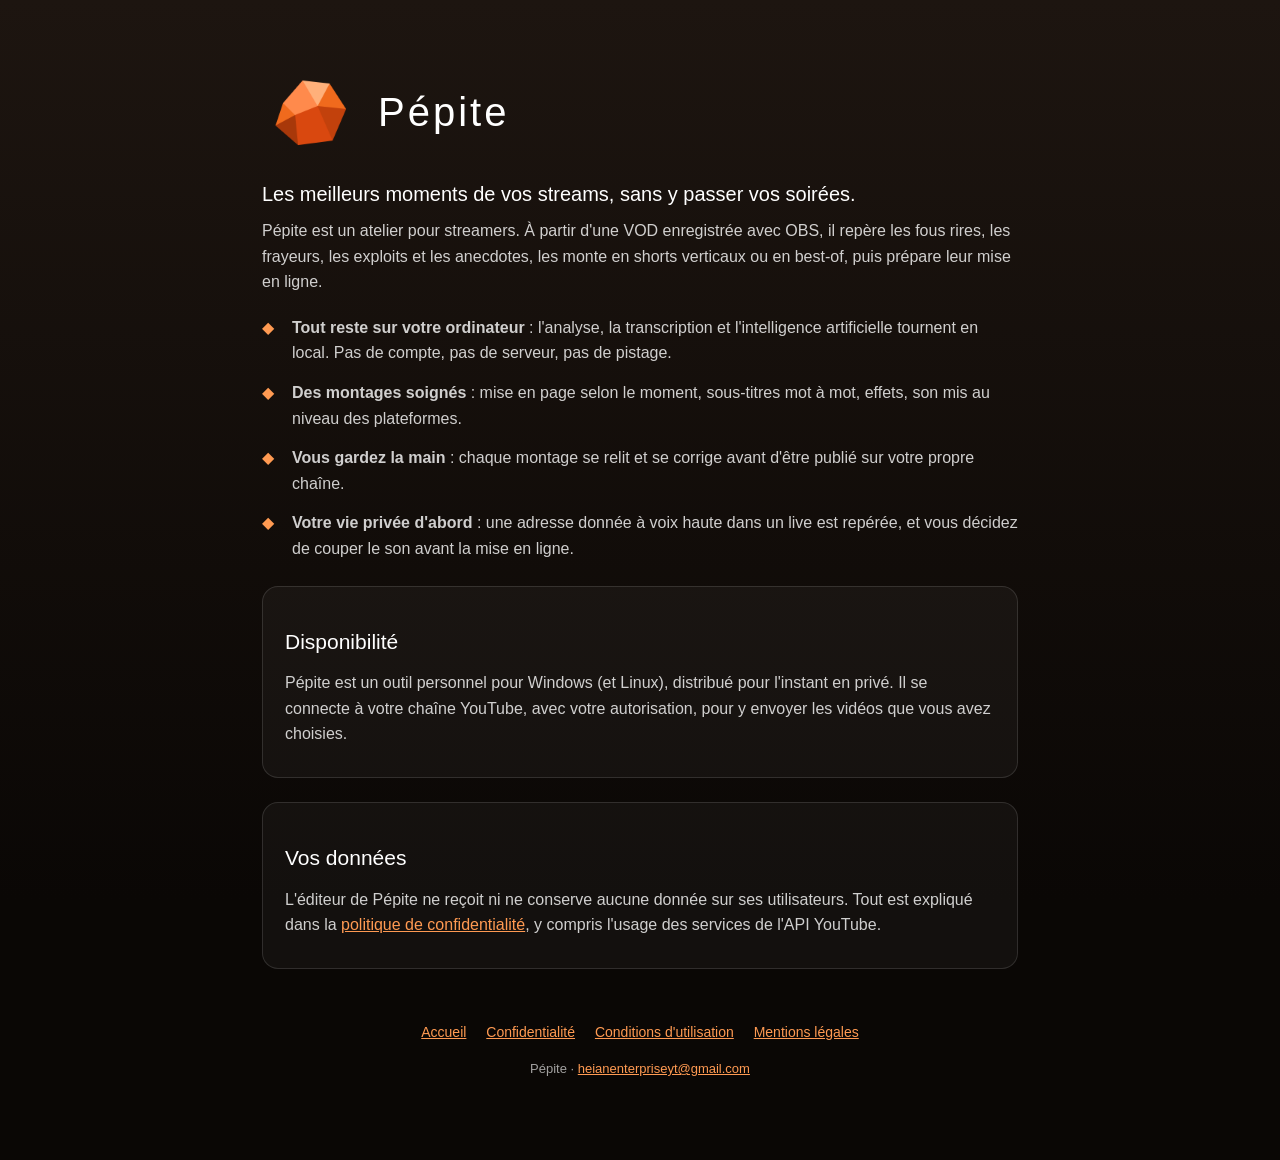
==== index.html @ 93fd1d41 "feat: pages publiques de Pépite (accueil, confidentialité, conditions, mentions)" ====
<!DOCTYPE html>
<html lang="fr">
<head>
  <meta charset="utf-8" />
  <meta name="viewport" content="width=device-width, initial-scale=1" />
  <meta name="tdm-reservation" content="1" />
  <title>Pépite — Des VOD de stream aux shorts</title>
  <meta name="description" content="Pépite, l'atelier qui repère les meilleurs moments d'une VOD de stream et en fait des shorts et des best-of, sur votre ordinateur." />
  <link rel="icon" type="image/png" href="icone.png" />
  <link rel="stylesheet" href="legal.css" />
</head>
<body>
  <main class="wrap">
    <header class="hero">
      <img src="icone.png" alt="Icône de Pépite : une pépite orange" width="96" height="96" />
      <h1>Pépite</h1>
    </header>

    <p class="pitch">Les meilleurs moments de vos streams, sans y passer vos soirées.</p>
    <p>
      Pépite est un atelier pour streamers. À partir d'une VOD enregistrée avec OBS, il repère les
      fous rires, les frayeurs, les exploits et les anecdotes, les monte en shorts verticaux ou en
      best-of, puis prépare leur mise en ligne.
    </p>

    <ul class="atouts">
      <li><strong>Tout reste sur votre ordinateur</strong> : l'analyse, la transcription et
        l'intelligence artificielle tournent en local. Pas de compte, pas de serveur, pas de
        pistage.</li>
      <li><strong>Des montages soignés</strong> : mise en page selon le moment, sous-titres mot à
        mot, effets, son mis au niveau des plateformes.</li>
      <li><strong>Vous gardez la main</strong> : chaque montage se relit et se corrige avant d'être
        publié sur votre propre chaîne.</li>
      <li><strong>Votre vie privée d'abord</strong> : une adresse donnée à voix haute dans un live
        est repérée, et vous décidez de couper le son avant la mise en ligne.</li>
    </ul>

    <section class="card" aria-labelledby="disponibilite">
      <h2 id="disponibilite">Disponibilité</h2>
      <p>
        Pépite est un outil personnel pour Windows (et Linux), distribué pour l'instant en privé.
        Il se connecte à votre chaîne YouTube, avec votre autorisation, pour y envoyer les vidéos
        que vous avez choisies.
      </p>
    </section>

    <section class="card" aria-labelledby="donnees">
      <h2 id="donnees">Vos données</h2>
      <p>
        L'éditeur de Pépite ne reçoit ni ne conserve aucune donnée sur ses utilisateurs. Tout est
        expliqué dans la <a href="confidentialite.html">politique de confidentialité</a>,
        y compris l'usage des services de l'API YouTube.
      </p>
    </section>

    <nav class="legal-nav" aria-label="Pages légales">
      <a href="./">Accueil</a>
      <a href="confidentialite.html">Confidentialité</a>
      <a href="cgu.html">Conditions d'utilisation</a>
      <a href="mentions-legales.html">Mentions légales</a>
    </nav>
    <footer>Pépite · <a href="mailto:heianenterpriseyt@gmail.com">heianenterpriseyt@gmail.com</a></footer>
  </main>
</body>
</html>
---- legal.css ----
/* Feuille commune des pages de Pépite (accueil, confidentialité, conditions, mentions).
   Fichier externe : aucune page ne porte de style ni de script en ligne. */
:root {
  --bg-top: #1d1510;
  --bg-bottom: #0a0705;
  --text: #ffffff;
  --muted: rgba(255, 255, 255, 0.8);
  --faint: rgba(255, 255, 255, 0.62);
  --accent: #ff9a52;
  --card: rgba(255, 255, 255, 0.04);
  --border: rgba(255, 255, 255, 0.12);
}
* { box-sizing: border-box; }
html { -webkit-text-size-adjust: 100%; }
body {
  margin: 0;
  font-family: -apple-system, BlinkMacSystemFont, "Segoe UI", Roboto, Helvetica, Arial, sans-serif;
  color: var(--text);
  background: var(--bg-bottom) linear-gradient(180deg, var(--bg-top), var(--bg-bottom)) fixed;
  line-height: 1.6;
}
.wrap { max-width: 800px; margin: 0 auto; padding: 56px 22px 80px; }
.logo { font-size: 30px; font-weight: 300; letter-spacing: 2px; margin: 0; }
.logo a { color: inherit; text-decoration: none; }
.updated { color: var(--faint); font-size: 14px; margin: 6px 0 0; }
h1.title { font-size: 26px; font-weight: 500; margin: 28px 0 8px; }
h2 { font-size: 21px; font-weight: 500; margin: 32px 0 12px; }
p, li { color: var(--muted); }
p { margin: 0 0 12px; }
ul { margin: 0 0 12px; padding-left: 20px; }
li { margin: 6px 0; }
a { color: var(--accent); }
a:hover { text-decoration: none; }
a:focus-visible { outline: 2px solid var(--accent); outline-offset: 2px; }
code { font-size: 0.92em; color: var(--text); }
.card {
  background: var(--card);
  border: 1px solid var(--border);
  border-radius: 16px;
  padding: 6px 22px 18px;
  margin-top: 24px;
}
nav.legal-nav { margin-top: 48px; text-align: center; font-size: 14px; }
nav.legal-nav a { display: inline-block; margin: 4px 8px; }
footer { margin-top: 12px; color: var(--faint); font-size: 13px; text-align: center; }

/* Page d'accueil */
.hero { display: flex; align-items: center; gap: 20px; margin: 8px 0 12px; }
.hero img { width: 96px; height: 96px; flex: none; }
.hero h1 { font-size: 40px; font-weight: 300; letter-spacing: 3px; margin: 0; }
.pitch { font-size: 20px; color: var(--text); margin: 18px 0 8px; }
.atouts { list-style: none; padding: 0; margin: 20px 0 0; }
.atouts li { margin: 14px 0; padding-left: 30px; position: relative; }
.atouts li::before { content: "◆"; position: absolute; left: 0; top: 0; color: var(--accent); }

@media (max-width: 520px) {
  .wrap { padding: 40px 16px 64px; }
  h2 { font-size: 19px; }
  .hero img { width: 72px; height: 72px; }
  .hero h1 { font-size: 32px; }
  .pitch { font-size: 18px; }
}
@media (prefers-reduced-motion: reduce) {
  * { scroll-behavior: auto !important; }
}
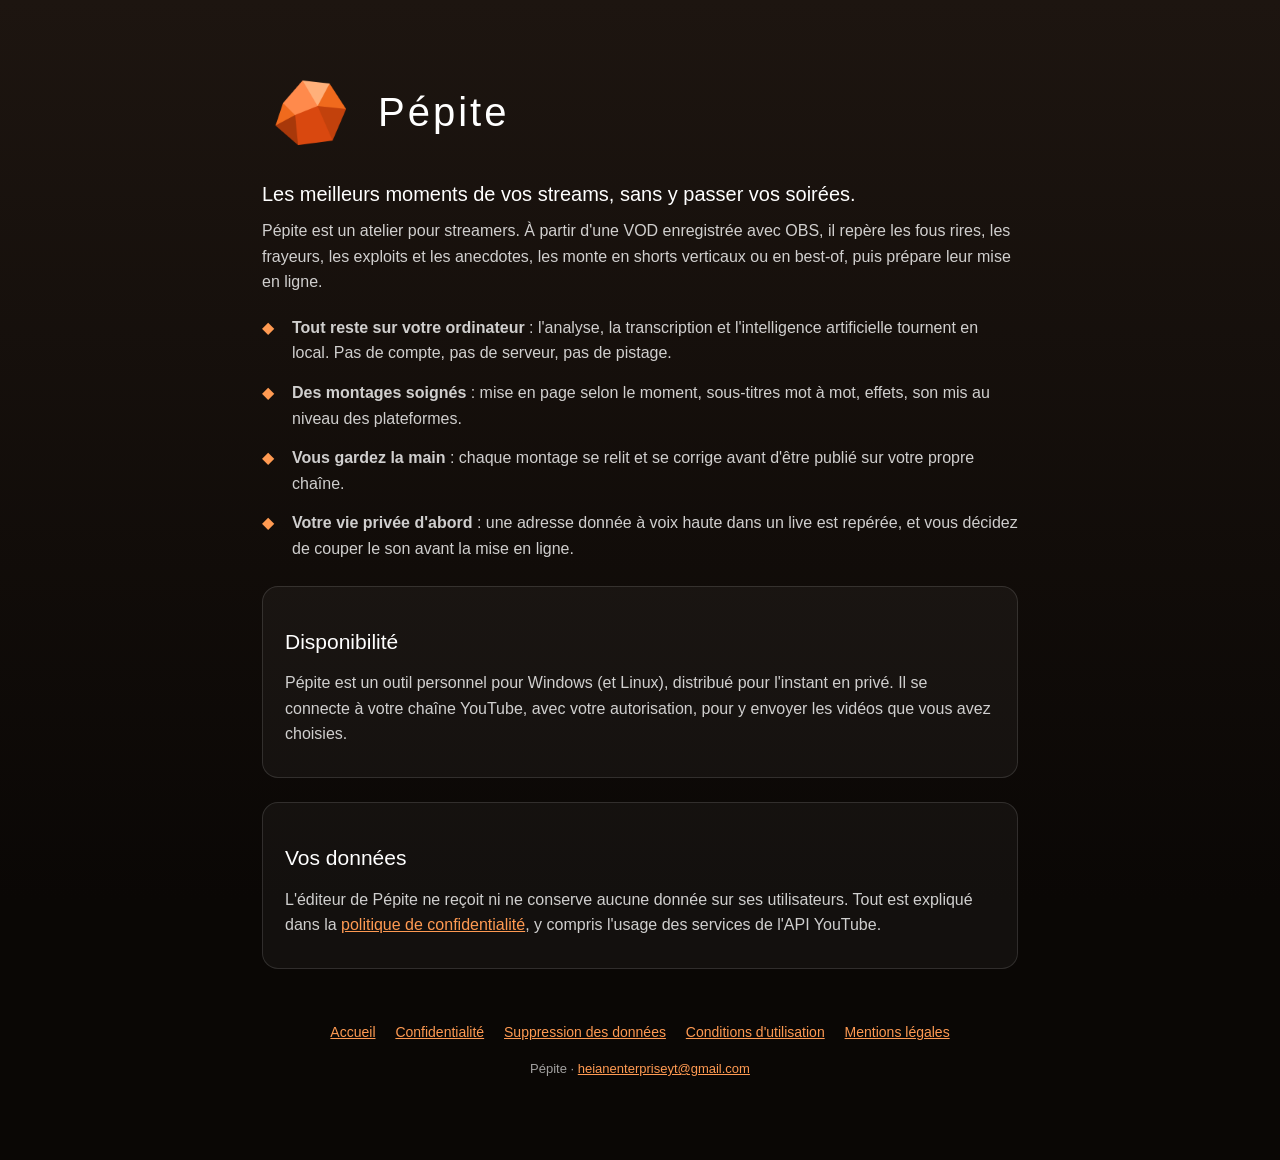
==== commit 2326e4a7: "feat: page de suppression des données (exigée par Meta), section Instagram de la politique de confid" ====
--- a/index.html
+++ b/index.html
@@ -56,6 +56,7 @@
     <nav class="legal-nav" aria-label="Pages légales">
       <a href="./">Accueil</a>
       <a href="confidentialite.html">Confidentialité</a>
+      <a href="suppression-donnees.html">Suppression des données</a>
       <a href="cgu.html">Conditions d'utilisation</a>
       <a href="mentions-legales.html">Mentions légales</a>
     </nav>
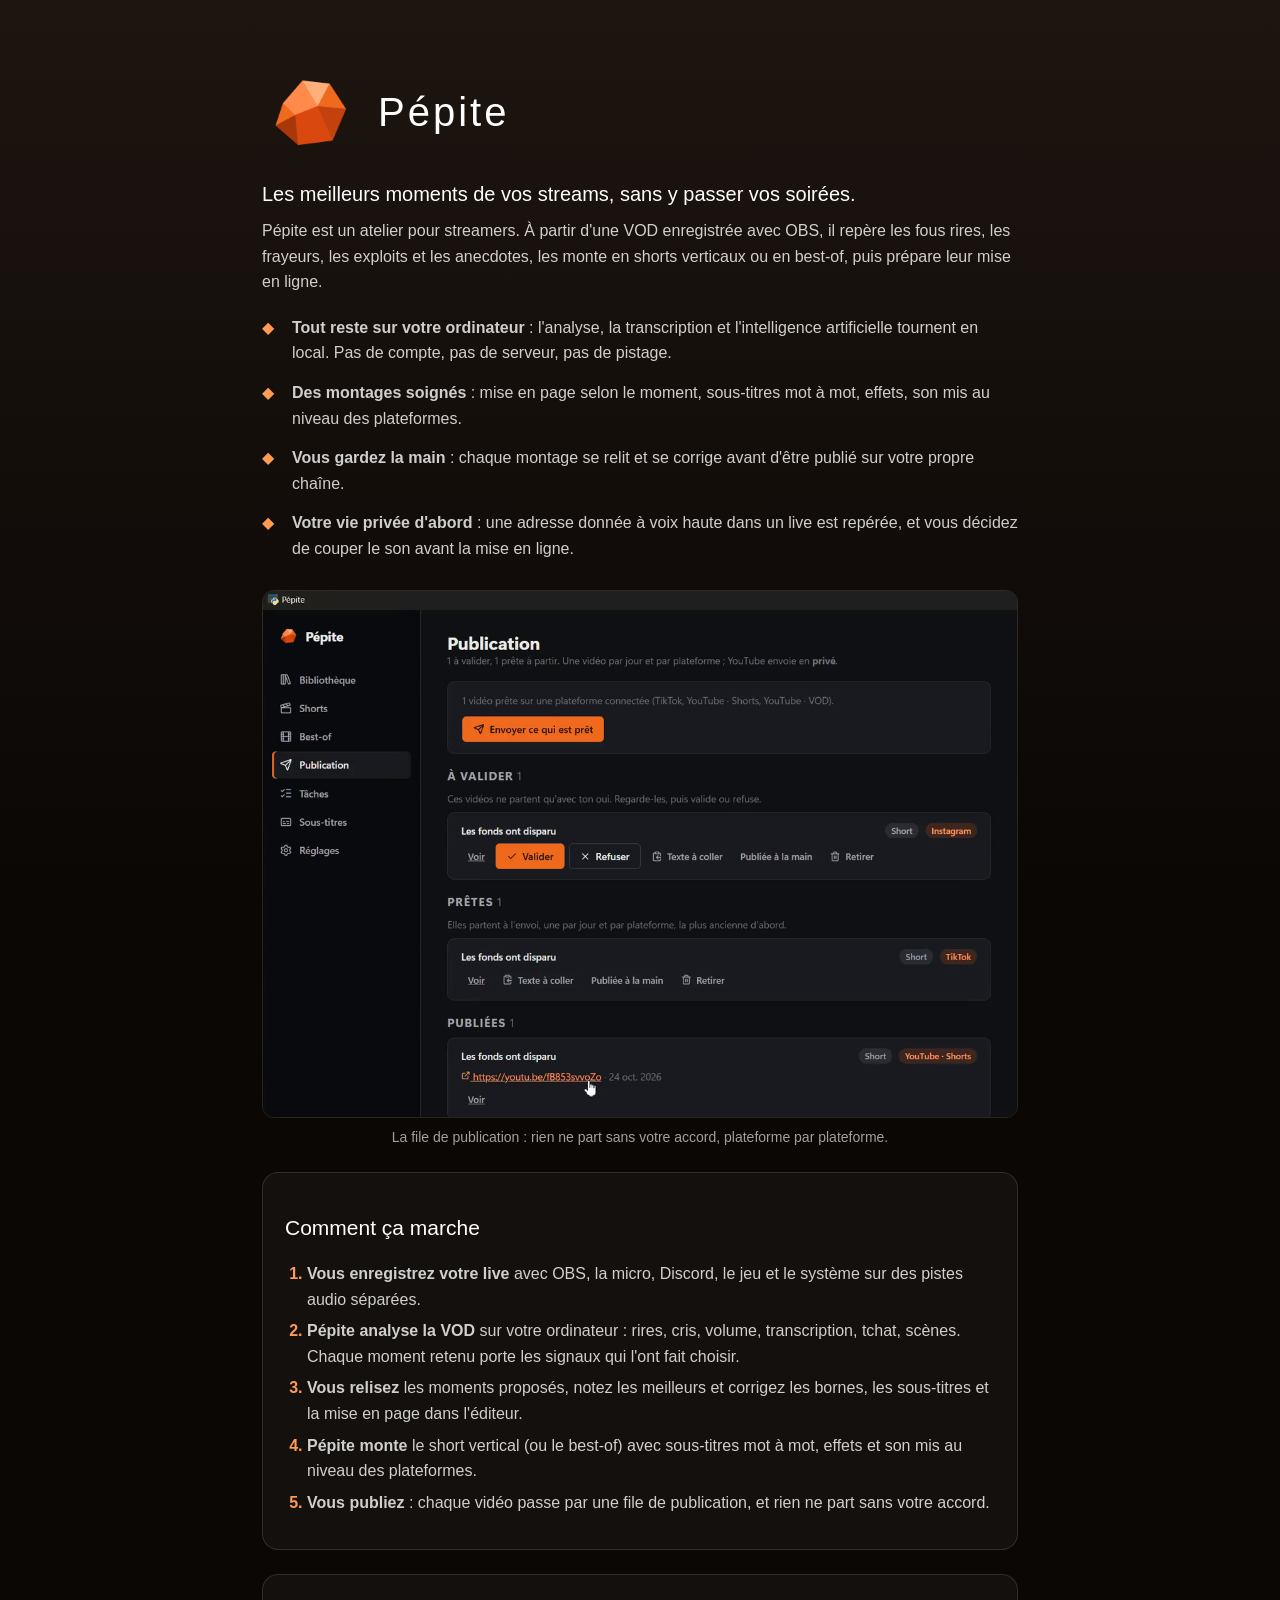
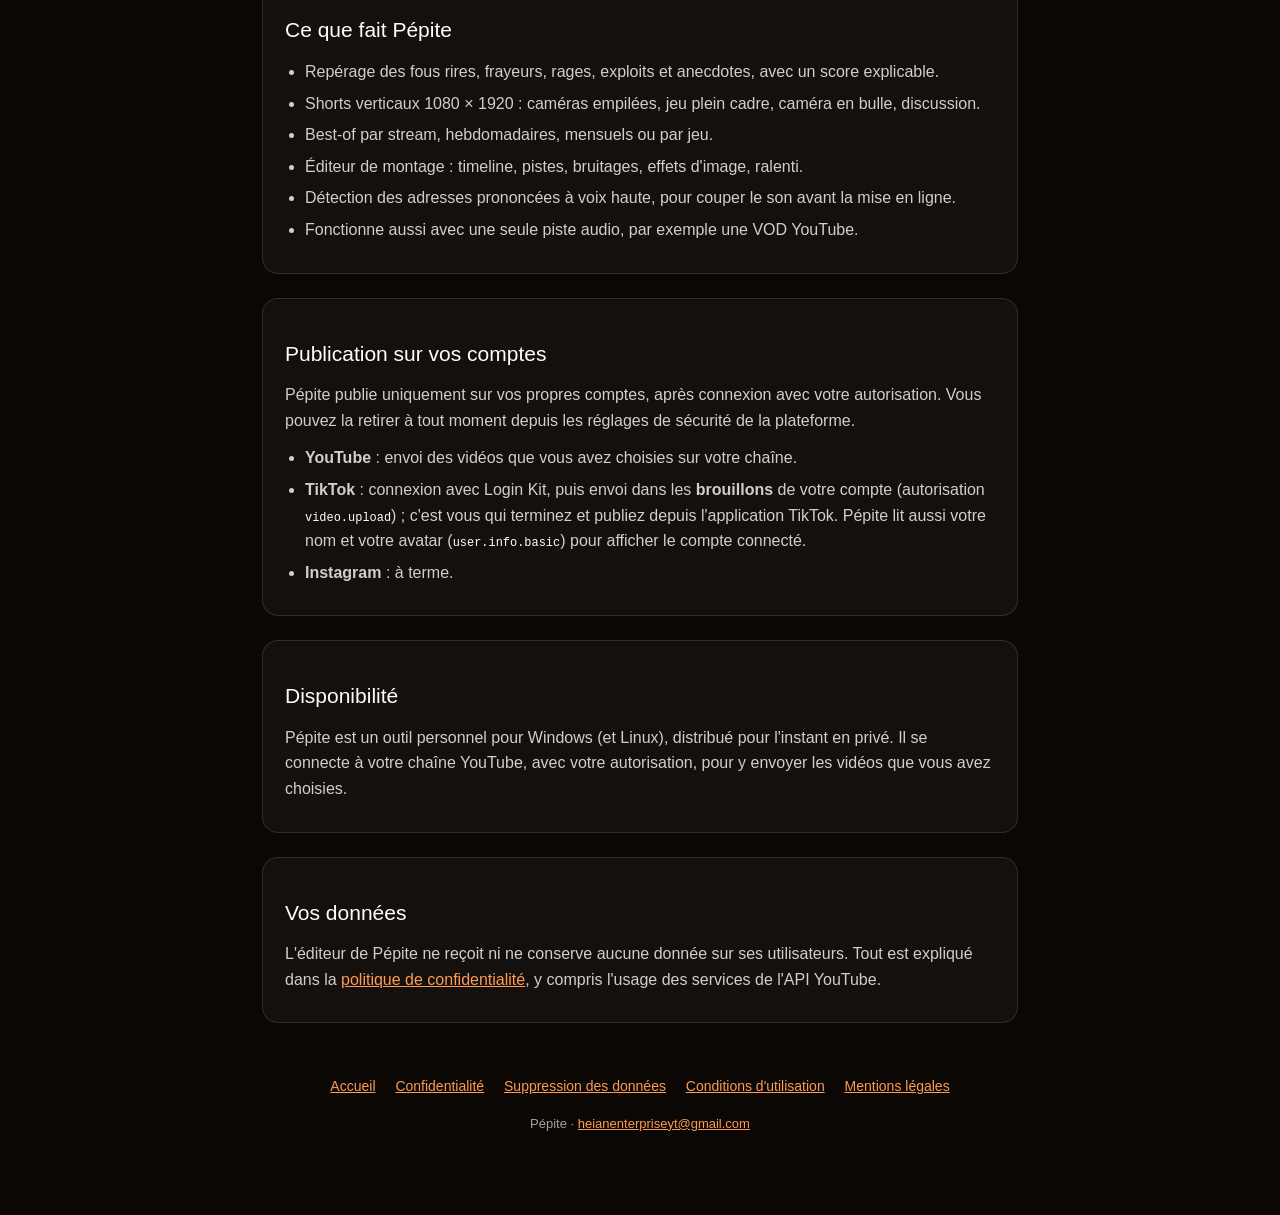
==== commit c7ca7dda: "feat: accueil détaillé (fonctionnement, fonctions, publication TikTok/YouTube, capture de la file de" ====
--- a/index.html
+++ b/index.html
@@ -35,6 +35,56 @@
         est repérée, et vous décidez de couper le son avant la mise en ligne.</li>
     </ul>
 
+    <figure class="capture">
+      <img src="ecran-publication.png" width="1200" height="838"
+        alt="Écran Publication de Pépite : une vidéo à valider, une prête pour TikTok et une publiée sur YouTube Shorts." />
+      <figcaption>La file de publication : rien ne part sans votre accord, plateforme par plateforme.</figcaption>
+    </figure>
+
+    <section class="card" aria-labelledby="fonctionnement">
+      <h2 id="fonctionnement">Comment ça marche</h2>
+      <ol class="etapes">
+        <li><strong>Vous enregistrez votre live</strong> avec OBS, la micro, Discord, le jeu et le
+          système sur des pistes audio séparées.</li>
+        <li><strong>Pépite analyse la VOD</strong> sur votre ordinateur : rires, cris, volume,
+          transcription, tchat, scènes. Chaque moment retenu porte les signaux qui l'ont fait choisir.</li>
+        <li><strong>Vous relisez</strong> les moments proposés, notez les meilleurs et corrigez les
+          bornes, les sous-titres et la mise en page dans l'éditeur.</li>
+        <li><strong>Pépite monte</strong> le short vertical (ou le best-of) avec sous-titres mot à mot,
+          effets et son mis au niveau des plateformes.</li>
+        <li><strong>Vous publiez</strong> : chaque vidéo passe par une file de publication, et rien
+          ne part sans votre accord.</li>
+      </ol>
+    </section>
+
+    <section class="card" aria-labelledby="fonctions">
+      <h2 id="fonctions">Ce que fait Pépite</h2>
+      <ul>
+        <li>Repérage des fous rires, frayeurs, rages, exploits et anecdotes, avec un score explicable.</li>
+        <li>Shorts verticaux 1080 × 1920 : caméras empilées, jeu plein cadre, caméra en bulle, discussion.</li>
+        <li>Best-of par stream, hebdomadaires, mensuels ou par jeu.</li>
+        <li>Éditeur de montage : timeline, pistes, bruitages, effets d'image, ralenti.</li>
+        <li>Détection des adresses prononcées à voix haute, pour couper le son avant la mise en ligne.</li>
+        <li>Fonctionne aussi avec une seule piste audio, par exemple une VOD YouTube.</li>
+      </ul>
+    </section>
+
+    <section class="card" aria-labelledby="plateformes">
+      <h2 id="plateformes">Publication sur vos comptes</h2>
+      <p>
+        Pépite publie uniquement sur vos propres comptes, après connexion avec votre autorisation.
+        Vous pouvez la retirer à tout moment depuis les réglages de sécurité de la plateforme.
+      </p>
+      <ul>
+        <li><strong>YouTube</strong> : envoi des vidéos que vous avez choisies sur votre chaîne.</li>
+        <li><strong>TikTok</strong> : connexion avec Login Kit, puis envoi dans les <strong>brouillons</strong>
+          de votre compte (autorisation <code>video.upload</code>) ; c'est vous qui terminez et publiez
+          depuis l'application TikTok. Pépite lit aussi votre nom et votre avatar
+          (<code>user.info.basic</code>) pour afficher le compte connecté.</li>
+        <li><strong>Instagram</strong> : à terme.</li>
+      </ul>
+    </section>
+
     <section class="card" aria-labelledby="disponibilite">
       <h2 id="disponibilite">Disponibilité</h2>
       <p>
--- a/legal.css
+++ b/legal.css
@@ -52,6 +52,11 @@
 .atouts { list-style: none; padding: 0; margin: 20px 0 0; }
 .atouts li { margin: 14px 0; padding-left: 30px; position: relative; }
 .atouts li::before { content: "◆"; position: absolute; left: 0; top: 0; color: var(--accent); }
+.capture { margin: 28px 0 0; }
+.capture img { display: block; width: 100%; height: auto; border: 1px solid var(--border); border-radius: 12px; }
+.capture figcaption { color: var(--faint); font-size: 14px; margin-top: 8px; text-align: center; }
+.etapes { padding-left: 22px; }
+.etapes li::marker { color: var(--accent); font-weight: 600; }
 
 @media (max-width: 520px) {
   .wrap { padding: 40px 16px 64px; }
